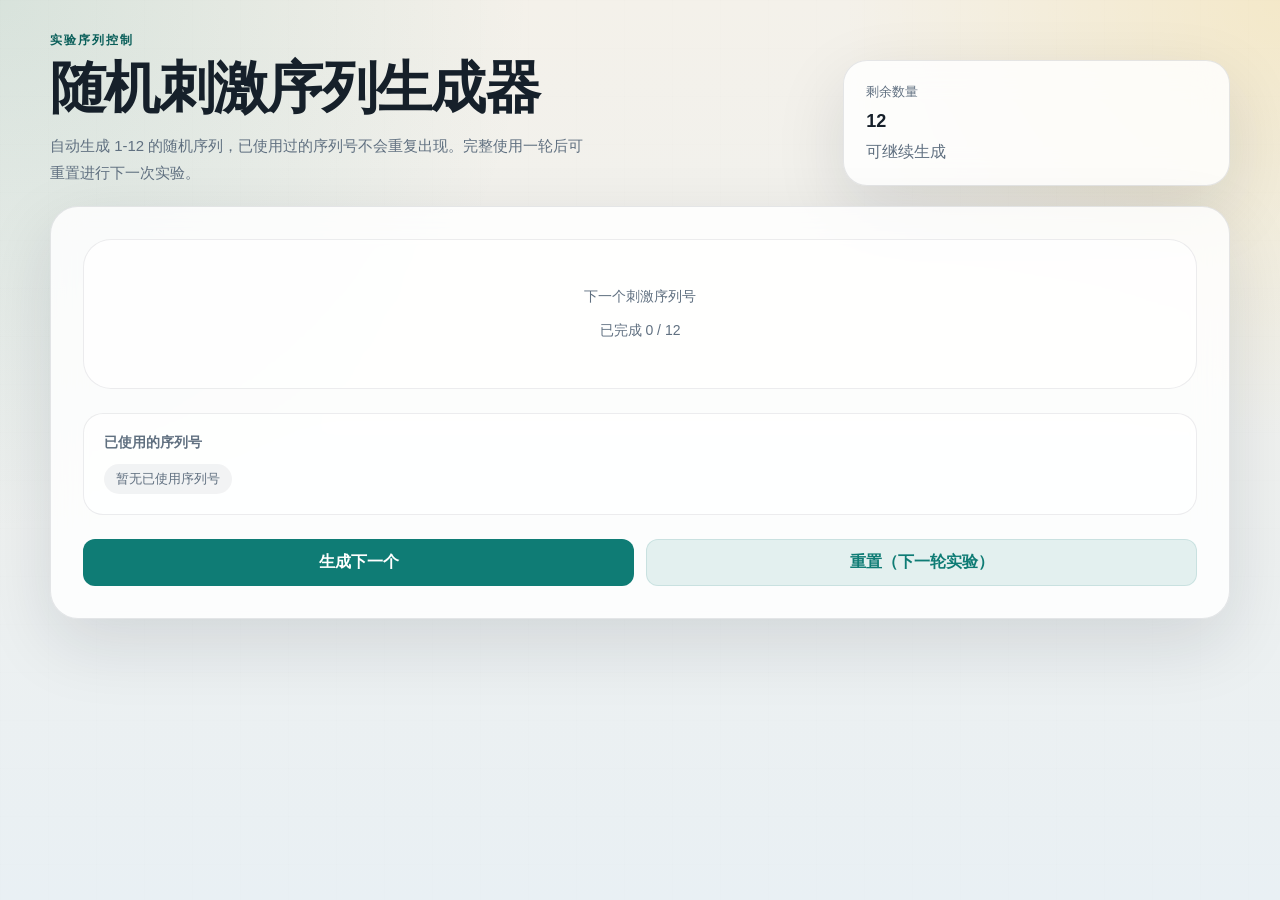
==== randomizer.html @ 73cd9f5a "feat: 新增随机序列生成器页面（1-12序列号，无重复）" ====
<!DOCTYPE html>
<html lang="zh-CN">
  <head>
    <meta charset="UTF-8" />
    <meta name="viewport" content="width=device-width, initial-scale=1.0" />
    <title>实验序列生成器</title>
    <style>
      :root {
        color-scheme: light;
        --bg: #f4f1ea;
        --bg-accent: #e9f0f4;
        --panel: rgba(255, 255, 255, 0.82);
        --panel-border: rgba(18, 24, 38, 0.1);
        --text: #16202a;
        --muted: #607080;
        --accent: #0f7c75;
        --accent-strong: #0a5f5a;
        --accent-soft: rgba(15, 124, 117, 0.12);
        --shadow: 0 24px 70px rgba(16, 24, 40, 0.12);
      }

      * {
        box-sizing: border-box;
      }

      html,
      body {
        min-height: 100%;
      }

      body {
        margin: 0;
        font-family: "PingFang SC", "Hiragino Sans GB", "Noto Sans SC", "Microsoft YaHei", sans-serif;
        color: var(--text);
        background:
          radial-gradient(circle at top left, rgba(15, 124, 117, 0.12), transparent 34%),
          radial-gradient(circle at top right, rgba(244, 180, 0, 0.14), transparent 28%),
          linear-gradient(180deg, var(--bg) 0%, var(--bg-accent) 100%);
      }

      body::before {
        content: "";
        position: fixed;
        inset: 0;
        pointer-events: none;
        opacity: 0.18;
        background-image: linear-gradient(rgba(15, 24, 40, 0.04) 1px, transparent 1px),
          linear-gradient(90deg, rgba(15, 24, 40, 0.04) 1px, transparent 1px);
        background-size: 48px 48px;
      }

      .app-shell {
        position: relative;
        width: min(1180px, calc(100% - 32px));
        margin: 0 auto;
        padding: 32px 0 40px;
      }

      .hero {
        display: grid;
        grid-template-columns: minmax(0, 1.8fr) minmax(280px, 0.9fr);
        gap: 20px;
        align-items: end;
        margin-bottom: 20px;
      }

      .eyebrow {
        margin: 0 0 10px;
        text-transform: uppercase;
        letter-spacing: 0.16em;
        font-size: 12px;
        color: var(--accent-strong);
        font-weight: 700;
      }

      h1 {
        margin: 0;
        font-size: clamp(32px, 5vw, 56px);
        line-height: 1.05;
        letter-spacing: -0.03em;
      }

      .lead {
        max-width: 64ch;
        margin: 14px 0 0;
        font-size: 15px;
        line-height: 1.8;
        color: var(--muted);
      }

      .hero-card,
      .panel {
        border: 1px solid var(--panel-border);
        background: var(--panel);
        backdrop-filter: blur(16px);
        box-shadow: var(--shadow);
      }

      .hero-card {
        border-radius: 24px;
        padding: 22px;
        display: grid;
        gap: 8px;
      }

      .hero-card-label {
        color: var(--muted);
        font-size: 13px;
      }

      .hero-card strong {
        font-size: 18px;
        line-height: 1.4;
      }

      .hero-card span:last-child {
        color: var(--muted);
      }

      .panel {
        border-radius: 28px;
        padding: 32px;
      }

      .container {
        display: grid;
        gap: 24px;
      }

      .number-display {
        text-align: center;
        padding: 48px 32px;
        border-radius: 28px;
        background: rgba(255, 255, 255, 0.7);
        border: 1px solid rgba(18, 24, 38, 0.08);
      }

      .number-display .label {
        color: var(--muted);
        font-size: 14px;
        margin-bottom: 12px;
      }

      .number-display .big-number {
        font-size: 96px;
        font-weight: 700;
        line-height: 1;
        color: var(--accent);
        margin: 0;
      }

      .number-display .progress {
        color: var(--muted);
        font-size: 14px;
        margin-top: 16px;
      }

      .status-box {
        padding: 24px;
        border-radius: 20px;
        background: rgba(255, 255, 255, 0.7);
        border: 1px solid rgba(18, 24, 38, 0.08);
        text-align: center;
        display: none;
      }

      .status-box.show {
        display: block;
      }

      .status-box.completed {
        background: rgba(15, 124, 117, 0.1);
        border-color: var(--accent);
      }

      .status-box h3 {
        margin: 0 0 8px;
        color: var(--accent-strong);
        font-size: 18px;
      }

      .status-box p {
        margin: 0;
        color: var(--muted);
        font-size: 14px;
      }

      .actions {
        display: grid;
        grid-template-columns: 1fr 1fr;
        gap: 12px;
      }

      button {
        padding: 12px 24px;
        border: none;
        border-radius: 12px;
        font-size: 16px;
        font-weight: 600;
        cursor: pointer;
        transition: all 0.2s;
        font-family: inherit;
      }

      .primary {
        background: var(--accent);
        color: white;
      }

      .primary:hover {
        background: var(--accent-strong);
        box-shadow: 0 8px 24px rgba(15, 124, 117, 0.2);
      }

      .primary:active {
        transform: scale(0.98);
      }

      .secondary {
        background: rgba(15, 124, 117, 0.1);
        color: var(--accent);
        border: 1px solid var(--accent-soft);
      }

      .secondary:hover {
        background: var(--accent-soft);
      }

      .ghost {
        background: transparent;
        color: var(--muted);
        border: 1px solid rgba(18, 24, 38, 0.1);
      }

      .ghost:hover {
        background: rgba(18, 24, 38, 0.04);
      }

      .used-numbers {
        padding: 20px;
        border-radius: 20px;
        background: rgba(255, 255, 255, 0.7);
        border: 1px solid rgba(18, 24, 38, 0.08);
      }

      .used-numbers h3 {
        margin: 0 0 12px;
        font-size: 14px;
        color: var(--muted);
      }

      .number-tags {
        display: flex;
        flex-wrap: wrap;
        gap: 8px;
      }

      .tag {
        background: var(--accent-soft);
        color: var(--accent-strong);
        padding: 6px 12px;
        border-radius: 16px;
        font-size: 13px;
        font-weight: 500;
      }

      .tag.empty {
        color: var(--muted);
        background: rgba(18, 24, 38, 0.05);
      }

      @media (max-width: 640px) {
        .app-shell {
          width: min(100% - 18px, 100%);
          padding: 18px 0 28px;
        }

        .hero {
          grid-template-columns: 1fr;
        }

        .panel {
          padding: 18px;
        }

        .number-display {
          padding: 32px 18px;
        }

        .number-display .big-number {
          font-size: 72px;
        }

        .actions {
          grid-template-columns: 1fr;
        }
      }
    </style>
  </head>
  <body>
    <main class="app-shell">
      <section class="hero">
        <div>
          <p class="eyebrow">实验序列控制</p>
          <h1>随机刺激序列生成器</h1>
          <p class="lead">自动生成 1-12 的随机序列，已使用过的序列号不会重复出现。完整使用一轮后可重置进行下一次实验。</p>
        </div>
        <div class="hero-card">
          <span class="hero-card-label">剩余数量</span>
          <strong id="remainingCount">12</strong>
          <span id="progressHint">可继续生成</span>
        </div>
      </section>

      <section class="panel">
        <div class="container">
          <div class="number-display">
            <div class="label">下一个刺激序列号</div>
            <p class="big-number" id="randomNumber">-</p>
            <div class="progress" id="progressText">已完成 0 / 12</div>
          </div>

          <div class="status-box" id="statusBox">
            <h3 id="statusTitle">🎉 本轮实验完成！</h3>
            <p id="statusMsg">所有 12 个序列号已全部使用，请进行下一轮实验。</p>
          </div>

          <div class="used-numbers">
            <h3>已使用的序列号</h3>
            <div class="number-tags" id="usedTags"></div>
          </div>

          <div class="actions">
            <button id="generateBtn" class="primary">生成下一个</button>
            <button id="resetBtn" class="secondary">重置（下一轮实验）</button>
          </div>
        </div>
      </section>
    </main>

    <script>
      const state = {
        availableNumbers: Array.from({ length: 12 }, (_, i) => i + 1),
        usedNumbers: [],
        currentNumber: null,
      };

      const elements = {
        randomNumber: document.getElementById("randomNumber"),
        progressText: document.getElementById("progressText"),
        remainingCount: document.getElementById("remainingCount"),
        progressHint: document.getElementById("progressHint"),
        statusBox: document.getElementById("statusBox"),
        statusTitle: document.getElementById("statusTitle"),
        statusMsg: document.getElementById("statusMsg"),
        usedTags: document.getElementById("usedTags"),
        generateBtn: document.getElementById("generateBtn"),
        resetBtn: document.getElementById("resetBtn"),
      };

      function getRandomIndex(arr) {
        return Math.floor(Math.random() * arr.length);
      }

      function generateNumber() {
        if (state.availableNumbers.length === 0) {
          // 已完全用完
          elements.statusBox.classList.add("show", "completed");
          elements.generateBtn.disabled = true;
          return;
        }

        const index = getRandomIndex(state.availableNumbers);
        const number = state.availableNumbers[index];

        // 从可用列表中删除
        state.availableNumbers.splice(index, 1);
        // 添加到已使用列表
        state.usedNumbers.push(number);
        state.currentNumber = number;

        updateUI();

        // 检查是否已全部使用
        if (state.availableNumbers.length === 0) {
          setTimeout(() => {
            elements.statusBox.classList.add("show", "completed");
            elements.generateBtn.disabled = true;
          }, 300);
        }
      }

      function updateUI() {
        // 更新主显示数字
        elements.randomNumber.textContent = state.currentNumber;

        // 更新进度
        const completed = state.usedNumbers.length;
        const total = 12;
        elements.progressText.textContent = `已完成 ${completed} / ${total}`;

        // 更新剩余数量
        const remaining = state.availableNumbers.length;
        elements.remainingCount.textContent = remaining;
        elements.progressHint.textContent = remaining > 0 ? "可继续生成" : "已全部用完";

        // 更新已使用的标签
        renderUsedTags();
      }

      function renderUsedTags() {
        const sorted = [...state.usedNumbers].sort((a, b) => a - b);
        if (sorted.length === 0) {
          elements.usedTags.innerHTML = '<span class="tag empty">暂无已使用序列号</span>';
        } else {
          elements.usedTags.innerHTML = sorted
            .map((num) => `<span class="tag">${num}</span>`)
            .join("");
        }
      }

      function reset() {
        state.availableNumbers = Array.from({ length: 12 }, (_, i) => i + 1);
        state.usedNumbers = [];
        state.currentNumber = null;
        elements.randomNumber.textContent = "-";
        elements.statusBox.classList.remove("show", "completed");
        elements.generateBtn.disabled = false;
        updateUI();
      }

      elements.generateBtn.addEventListener("click", generateNumber);
      elements.resetBtn.addEventListener("click", reset);

      // 初始化UI
      updateUI();
    </script>
  </body>
</html>
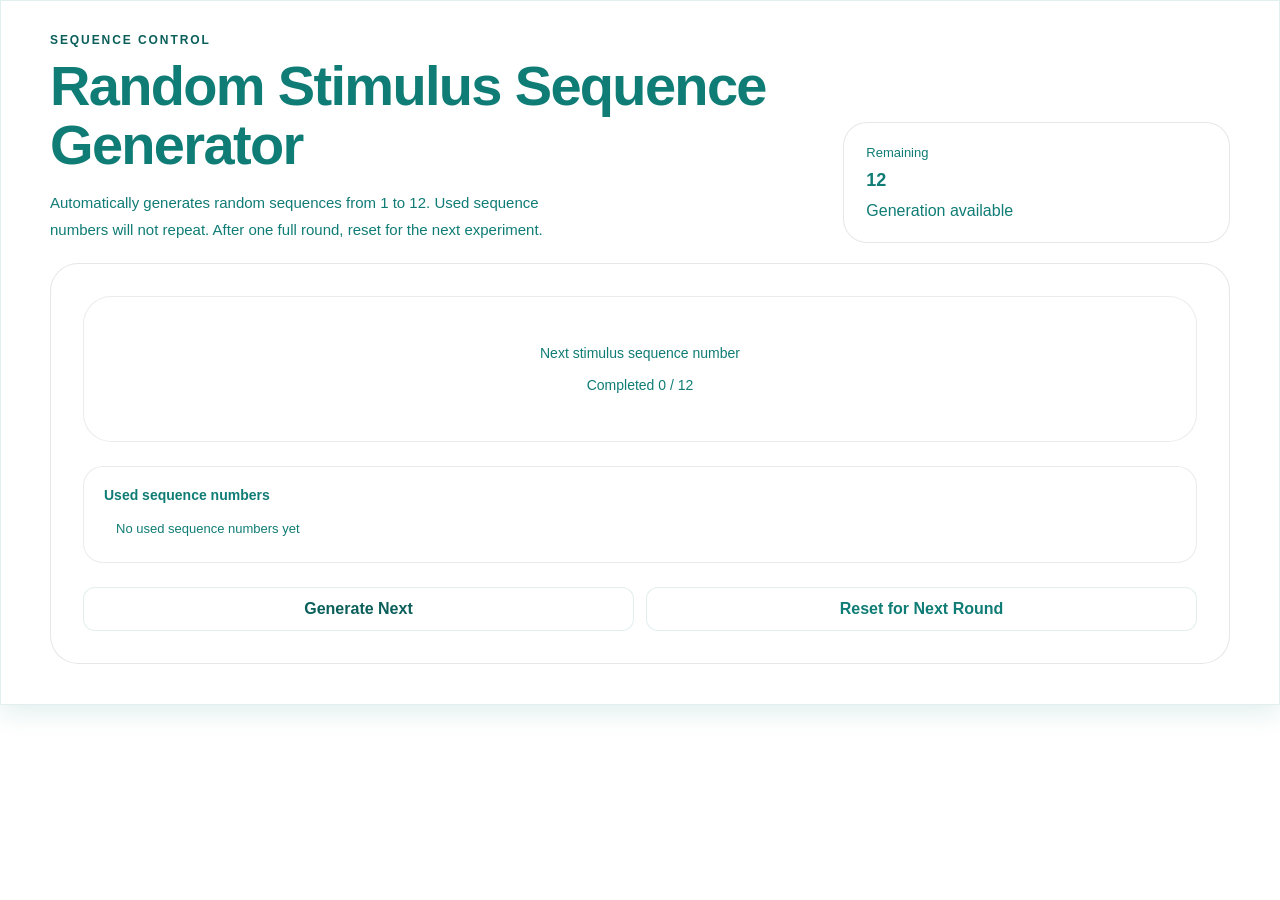
==== commit f4f94d07: "Translate UI to English; remove Download button; set white backgrounds" ====
--- a/randomizer.html
+++ b/randomizer.html
@@ -1,28 +1,29 @@
 <!DOCTYPE html>
-<html lang="zh-CN">
+<html lang="en">
   <head>
     <meta charset="UTF-8" />
     <meta name="viewport" content="width=device-width, initial-scale=1.0" />
-    <title>实验序列生成器</title>
+    <title>Experimental Sequence Generator</title>
     <style>
       :root {
-        color-scheme: light;
-        --bg: #f4f1ea;
-        --bg-accent: #e9f0f4;
-        --panel: rgba(255, 255, 255, 0.82);
+        background: #ffffff;
+        color: var(--accent-strong);
+        border: 1px solid var(--accent-soft);
+        --bg-accent: #ffffff;
+        --panel: #ffffff;
         --panel-border: rgba(18, 24, 38, 0.1);
-        --text: #16202a;
-        --muted: #607080;
+        background: #ffffff;
+        box-shadow: 0 8px 24px rgba(15, 124, 117, 0.12);
         --accent: #0f7c75;
         --accent-strong: #0a5f5a;
         --accent-soft: rgba(15, 124, 117, 0.12);
-        --shadow: 0 24px 70px rgba(16, 24, 40, 0.12);
-      }
-
+        background: #ffffff;
+        color: var(--accent);
+        border: 1px solid var(--accent-soft);
       * {
         box-sizing: border-box;
       }
-
+        background: #ffffff;
       html,
       body {
         min-height: 100%;
@@ -32,10 +33,7 @@
         margin: 0;
         font-family: "PingFang SC", "Hiragino Sans GB", "Noto Sans SC", "Microsoft YaHei", sans-serif;
         color: var(--text);
-        background:
-          radial-gradient(circle at top left, rgba(15, 124, 117, 0.12), transparent 34%),
-          radial-gradient(circle at top right, rgba(244, 180, 0, 0.14), transparent 28%),
-          linear-gradient(180deg, var(--bg) 0%, var(--bg-accent) 100%);
+        background: #ffffff;
       }
 
       body::before {
@@ -43,10 +41,7 @@
         position: fixed;
         inset: 0;
         pointer-events: none;
-        opacity: 0.18;
-        background-image: linear-gradient(rgba(15, 24, 40, 0.04) 1px, transparent 1px),
-          linear-gradient(90deg, rgba(15, 24, 40, 0.04) 1px, transparent 1px);
-        background-size: 48px 48px;
+        opacity: 0;
       }
 
       .app-shell {
@@ -131,7 +126,7 @@
         text-align: center;
         padding: 48px 32px;
         border-radius: 28px;
-        background: rgba(255, 255, 255, 0.7);
+        background: #ffffff;
         border: 1px solid rgba(18, 24, 38, 0.08);
       }
 
@@ -158,7 +153,7 @@
       .status-box {
         padding: 24px;
         border-radius: 20px;
-        background: rgba(255, 255, 255, 0.7);
+        background: #ffffff;
         border: 1px solid rgba(18, 24, 38, 0.08);
         text-align: center;
         display: none;
@@ -169,7 +164,7 @@
       }
 
       .status-box.completed {
-        background: rgba(15, 124, 117, 0.1);
+        background: #ffffff;
         border-color: var(--accent);
       }
 
@@ -203,13 +198,14 @@
       }
 
       .primary {
-        background: var(--accent);
-        color: white;
+        background: #ffffff;
+        color: var(--accent-strong);
+        border: 1px solid var(--accent-soft);
       }
 
       .primary:hover {
-        background: var(--accent-strong);
-        box-shadow: 0 8px 24px rgba(15, 124, 117, 0.2);
+        background: #ffffff;
+        box-shadow: 0 8px 24px rgba(15, 124, 117, 0.12);
       }
 
       .primary:active {
@@ -217,29 +213,29 @@
       }
 
       .secondary {
-        background: rgba(15, 124, 117, 0.1);
+        background: #ffffff;
         color: var(--accent);
         border: 1px solid var(--accent-soft);
       }
 
       .secondary:hover {
-        background: var(--accent-soft);
+        background: #ffffff;
       }
 
       .ghost {
-        background: transparent;
+        background: #ffffff;
         color: var(--muted);
         border: 1px solid rgba(18, 24, 38, 0.1);
       }
 
       .ghost:hover {
-        background: rgba(18, 24, 38, 0.04);
+        background: #ffffff;
       }
 
       .used-numbers {
         padding: 20px;
         border-radius: 20px;
-        background: rgba(255, 255, 255, 0.7);
+        background: #ffffff;
         border: 1px solid rgba(18, 24, 38, 0.08);
       }
 
@@ -256,7 +252,7 @@
       }
 
       .tag {
-        background: var(--accent-soft);
+        background: #ffffff;
         color: var(--accent-strong);
         padding: 6px 12px;
         border-radius: 16px;
@@ -266,7 +262,7 @@
 
       .tag.empty {
         color: var(--muted);
-        background: rgba(18, 24, 38, 0.05);
+        background: #ffffff;
       }
 
       @media (max-width: 640px) {
@@ -301,38 +297,38 @@
     <main class="app-shell">
       <section class="hero">
         <div>
-          <p class="eyebrow">实验序列控制</p>
-          <h1>随机刺激序列生成器</h1>
-          <p class="lead">自动生成 1-12 的随机序列，已使用过的序列号不会重复出现。完整使用一轮后可重置进行下一次实验。</p>
+          <p class="eyebrow">Sequence Control</p>
+          <h1>Random Stimulus Sequence Generator</h1>
+          <p class="lead">Automatically generates random sequences from 1 to 12. Used sequence numbers will not repeat. After one full round, reset for the next experiment.</p>
         </div>
         <div class="hero-card">
-          <span class="hero-card-label">剩余数量</span>
+          <span class="hero-card-label">Remaining</span>
           <strong id="remainingCount">12</strong>
-          <span id="progressHint">可继续生成</span>
+          <span id="progressHint">Generation available</span>
         </div>
       </section>
 
       <section class="panel">
         <div class="container">
           <div class="number-display">
-            <div class="label">下一个刺激序列号</div>
+            <div class="label">Next stimulus sequence number</div>
             <p class="big-number" id="randomNumber">-</p>
-            <div class="progress" id="progressText">已完成 0 / 12</div>
+            <div class="progress" id="progressText">Completed 0 / 12</div>
           </div>
 
           <div class="status-box" id="statusBox">
-            <h3 id="statusTitle">🎉 本轮实验完成！</h3>
-            <p id="statusMsg">所有 12 个序列号已全部使用，请进行下一轮实验。</p>
+            <h3 id="statusTitle">Experiment round complete</h3>
+            <p id="statusMsg">All 12 sequence numbers have been used. Please start the next round.</p>
           </div>
 
           <div class="used-numbers">
-            <h3>已使用的序列号</h3>
+            <h3>Used sequence numbers</h3>
             <div class="number-tags" id="usedTags"></div>
           </div>
 
           <div class="actions">
-            <button id="generateBtn" class="primary">生成下一个</button>
-            <button id="resetBtn" class="secondary">重置（下一轮实验）</button>
+            <button id="generateBtn" class="primary">Generate Next</button>
+            <button id="resetBtn" class="secondary">Reset for Next Round</button>
           </div>
         </div>
       </section>
@@ -364,7 +360,7 @@
 
       function generateNumber() {
         if (state.availableNumbers.length === 0) {
-          // 已完全用完
+          // All numbers have been used.
           elements.statusBox.classList.add("show", "completed");
           elements.generateBtn.disabled = true;
           return;
@@ -373,15 +369,15 @@
         const index = getRandomIndex(state.availableNumbers);
         const number = state.availableNumbers[index];
 
-        // 从可用列表中删除
+        // Remove from the available list.
         state.availableNumbers.splice(index, 1);
-        // 添加到已使用列表
+        // Add to the used list.
         state.usedNumbers.push(number);
         state.currentNumber = number;
 
         updateUI();
 
-        // 检查是否已全部使用
+        // Check whether the full set has been consumed.
         if (state.availableNumbers.length === 0) {
           setTimeout(() => {
             elements.statusBox.classList.add("show", "completed");
@@ -391,27 +387,27 @@
       }
 
       function updateUI() {
-        // 更新主显示数字
+        // Update the main display number.
         elements.randomNumber.textContent = state.currentNumber;
 
-        // 更新进度
+        // Update progress.
         const completed = state.usedNumbers.length;
         const total = 12;
-        elements.progressText.textContent = `已完成 ${completed} / ${total}`;
-
-        // 更新剩余数量
+        elements.progressText.textContent = `Completed ${completed} / ${total}`;
+
+        // Update remaining count.
         const remaining = state.availableNumbers.length;
         elements.remainingCount.textContent = remaining;
-        elements.progressHint.textContent = remaining > 0 ? "可继续生成" : "已全部用完";
-
-        // 更新已使用的标签
+        elements.progressHint.textContent = remaining > 0 ? "Generation available" : "All numbers used";
+
+        // Update used tags.
         renderUsedTags();
       }
 
       function renderUsedTags() {
         const sorted = [...state.usedNumbers].sort((a, b) => a - b);
         if (sorted.length === 0) {
-          elements.usedTags.innerHTML = '<span class="tag empty">暂无已使用序列号</span>';
+          elements.usedTags.innerHTML = '<span class="tag empty">No used sequence numbers yet</span>';
         } else {
           elements.usedTags.innerHTML = sorted
             .map((num) => `<span class="tag">${num}</span>`)
@@ -432,7 +428,7 @@
       elements.generateBtn.addEventListener("click", generateNumber);
       elements.resetBtn.addEventListener("click", reset);
 
-      // 初始化UI
+      // Initialize the UI.
       updateUI();
     </script>
   </body>
